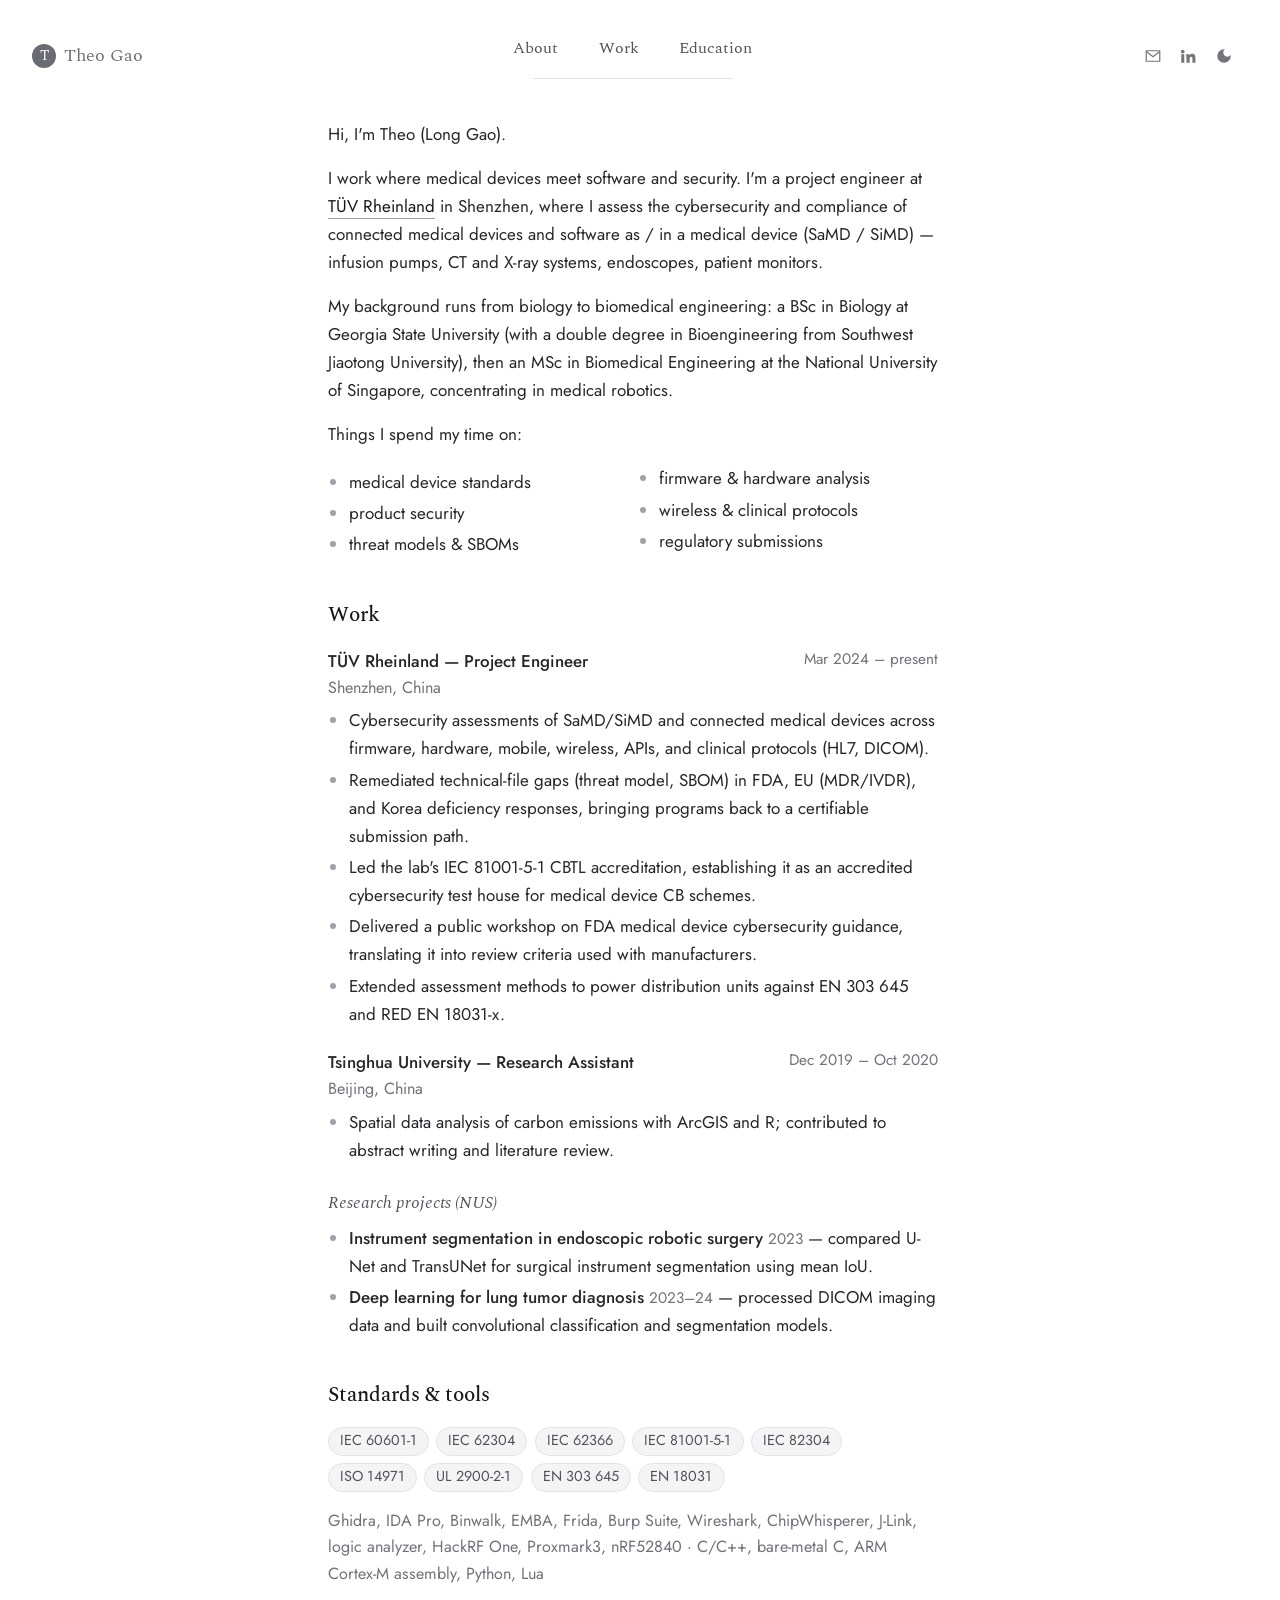
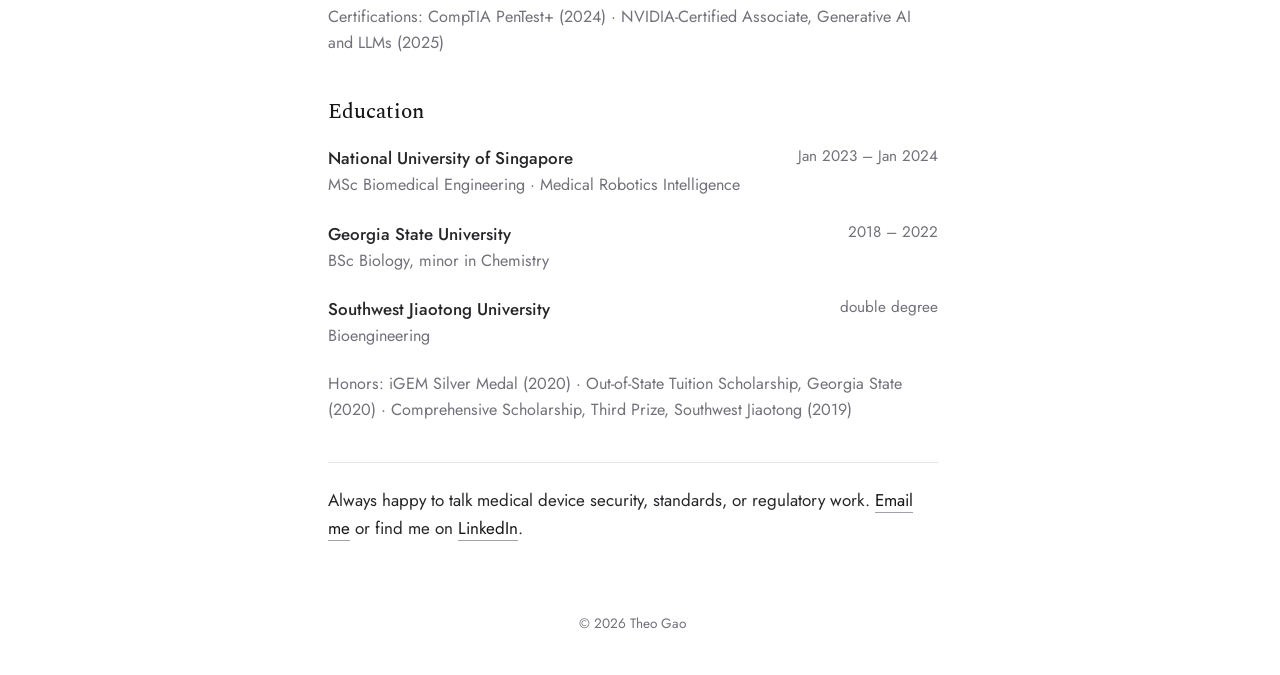
==== index.html @ ed4c6683 "Initial personal site" ====
<!DOCTYPE html>
<html lang="en">
<head>
  <meta charset="UTF-8">
  <meta name="viewport" content="width=device-width, initial-scale=1.0">
  <title>Theo (Long) Gao</title>
  <meta name="description" content="Theo (Long) Gao — medical device cybersecurity and compliance engineer based in Shenzhen.">
  <link rel="icon" href="data:image/svg+xml,<svg xmlns='http://www.w3.org/2000/svg' viewBox='0 0 100 100'><circle cx='50' cy='50' r='46' fill='%2352525b'/><text x='50' y='66' font-size='48' text-anchor='middle' fill='white' font-family='Georgia,serif'>T</text></svg>">
  <link rel="preconnect" href="https://fonts.googleapis.com">
  <link rel="preconnect" href="https://fonts.gstatic.com" crossorigin>
  <link rel="stylesheet" href="https://fonts.googleapis.com/css2?family=Spectral:ital,wght@0,400;0,500;1,400&family=Jost:wght@400;500&display=swap">
  <link rel="stylesheet" href="style.css">
  <script>
    (function () {
      var t = localStorage.getItem('theme');
      if (t) document.documentElement.setAttribute('data-theme', t);
    })();
  </script>
</head>
<body>
  <header class="top">
    <a href="#about" class="brand"><span class="mark">T</span>Theo Gao</a>
    <nav class="links">
      <a href="#about">About</a>
      <a href="#work">Work</a>
      <a href="#education">Education</a>
    </nav>
    <div class="icons">
      <a href="mailto:lgao0703@gmail.com" aria-label="Email" title="Email">
        <svg viewBox="0 0 24 24" aria-hidden="true"><path d="M3 5h18v14H3z" fill="none" stroke="currentColor" stroke-width="1.6"/><path d="M3 6l9 7 9-7" fill="none" stroke="currentColor" stroke-width="1.6"/></svg>
      </a>
      <a href="https://www.linkedin.com/in/long-g-54a371252/" target="_blank" rel="noopener" aria-label="LinkedIn" title="LinkedIn">
        <svg viewBox="0 0 24 24" aria-hidden="true"><path fill="currentColor" d="M4.98 3.5a2.5 2.5 0 1 1 0 5 2.5 2.5 0 0 1 0-5zM3 9.5h4V21H3zM9.5 9.5h3.8v1.6h.06c.53-1 1.83-2.05 3.77-2.05 4.03 0 4.77 2.65 4.77 6.1V21h-4v-5.1c0-1.22-.02-2.8-1.7-2.8-1.71 0-1.97 1.33-1.97 2.7V21h-4z"/></svg>
      </a>
      <button id="theme" class="theme" aria-label="Toggle dark mode" title="Toggle theme">
        <svg viewBox="0 0 24 24" aria-hidden="true"><path fill="currentColor" d="M12 3a9 9 0 1 0 9 9c0-.46-.04-.92-.1-1.36a5.39 5.39 0 0 1-4.4 2.26 5.4 5.4 0 0 1-3.14-9.8C12.92 3.04 12.46 3 12 3z"/></svg>
      </button>
    </div>
  </header>

  <main class="page">
    <section id="about">
      <p>Hi, I'm Theo (Long Gao).</p>
      <p>I work where medical devices meet software and security. I'm a project engineer at <a href="https://www.tuv.com/" target="_blank" rel="noopener">TÜV Rheinland</a> in Shenzhen, where I assess the cybersecurity and compliance of connected medical devices and software as / in a medical device (SaMD / SiMD) — infusion pumps, CT and X-ray systems, endoscopes, patient monitors.</p>
      <p>My background runs from biology to biomedical engineering: a BSc in Biology at Georgia State University (with a double degree in Bioengineering from Southwest Jiaotong University), then an MSc in Biomedical Engineering at the National University of Singapore, concentrating in medical robotics.</p>
      <p>Things I spend my time on:</p>
      <ul class="two-col">
        <li>medical device standards</li>
        <li>product security</li>
        <li>threat models &amp; SBOMs</li>
        <li>firmware &amp; hardware analysis</li>
        <li>wireless &amp; clinical protocols</li>
        <li>regulatory submissions</li>
      </ul>
    </section>

    <section id="work">
      <h2>Work</h2>
      <div class="entry">
        <div class="row"><span class="what">TÜV Rheinland — Project Engineer</span><span class="when">Mar 2024 – present</span></div>
        <div class="where">Shenzhen, China</div>
        <ul>
          <li>Cybersecurity assessments of SaMD/SiMD and connected medical devices across firmware, hardware, mobile, wireless, APIs, and clinical protocols (HL7, DICOM).</li>
          <li>Remediated technical-file gaps (threat model, SBOM) in FDA, EU (MDR/IVDR), and Korea deficiency responses, bringing programs back to a certifiable submission path.</li>
          <li>Led the lab's IEC 81001-5-1 CBTL accreditation, establishing it as an accredited cybersecurity test house for medical device CB schemes.</li>
          <li>Delivered a public workshop on FDA medical device cybersecurity guidance, translating it into review criteria used with manufacturers.</li>
          <li>Extended assessment methods to power distribution units against EN 303 645 and RED EN 18031-x.</li>
        </ul>
      </div>
      <div class="entry">
        <div class="row"><span class="what">Tsinghua University — Research Assistant</span><span class="when">Dec 2019 – Oct 2020</span></div>
        <div class="where">Beijing, China</div>
        <ul>
          <li>Spatial data analysis of carbon emissions with ArcGIS and R; contributed to abstract writing and literature review.</li>
        </ul>
      </div>

      <h3>Research projects (NUS)</h3>
      <ul>
        <li><span class="what">Instrument segmentation in endoscopic robotic surgery</span> <span class="when-inline">2023</span> — compared U-Net and TransUNet for surgical instrument segmentation using mean IoU.</li>
        <li><span class="what">Deep learning for lung tumor diagnosis</span> <span class="when-inline">2023–24</span> — processed DICOM imaging data and built convolutional classification and segmentation models.</li>
      </ul>
    </section>

    <section id="standards">
      <h2>Standards &amp; tools</h2>
      <p class="tags"><span>IEC 60601-1</span><span>IEC 62304</span><span>IEC 62366</span><span>IEC 81001-5-1</span><span>IEC 82304</span><span>ISO 14971</span><span>UL 2900-2-1</span><span>EN 303 645</span><span>EN 18031</span></p>
      <p class="muted">Ghidra, IDA Pro, Binwalk, EMBA, Frida, Burp Suite, Wireshark, ChipWhisperer, J-Link, logic analyzer, HackRF One, Proxmark3, nRF52840 · C/C++, bare-metal C, ARM Cortex-M assembly, Python, Lua</p>
      <p class="muted">Certifications: CompTIA PenTest+ (2024) · NVIDIA-Certified Associate, Generative AI and LLMs (2025)</p>
    </section>

    <section id="education">
      <h2>Education</h2>
      <div class="entry">
        <div class="row"><span class="what">National University of Singapore</span><span class="when">Jan 2023 – Jan 2024</span></div>
        <div class="where">MSc Biomedical Engineering · Medical Robotics Intelligence</div>
      </div>
      <div class="entry">
        <div class="row"><span class="what">Georgia State University</span><span class="when">2018 – 2022</span></div>
        <div class="where">BSc Biology, minor in Chemistry</div>
      </div>
      <div class="entry">
        <div class="row"><span class="what">Southwest Jiaotong University</span><span class="when">double degree</span></div>
        <div class="where">Bioengineering</div>
      </div>
      <p class="muted">Honors: iGEM Silver Medal (2020) · Out-of-State Tuition Scholarship, Georgia State (2020) · Comprehensive Scholarship, Third Prize, Southwest Jiaotong (2019)</p>
    </section>

    <section id="contact">
      <p>Always happy to talk medical device security, standards, or regulatory work. <a href="mailto:lgao0703@gmail.com">Email me</a> or find me on <a href="https://www.linkedin.com/in/long-g-54a371252/" target="_blank" rel="noopener">LinkedIn</a>.</p>
    </section>
  </main>

  <footer class="foot">© <span id="yr">2026</span> Theo Gao</footer>

  <script>
    document.getElementById('yr').textContent = new Date().getFullYear();
    document.getElementById('theme').addEventListener('click', function () {
      var root = document.documentElement;
      var cur = root.getAttribute('data-theme') ||
        (window.matchMedia('(prefers-color-scheme: dark)').matches ? 'dark' : 'light');
      var next = cur === 'dark' ? 'light' : 'dark';
      root.setAttribute('data-theme', next);
      localStorage.setItem('theme', next);
    });
  </script>
</body>
</html>
---- style.css ----
:root {
  --bg: #ffffff;
  --text: #27272a;
  --soft: #52525b;
  --muted: #71717a;
  --rule: #e4e4e7;
  --link: #18181b;
  --underline: #a1a1aa;
  --chip: #f4f4f5;
  --bullet: #a1a1aa;
}
@media (prefers-color-scheme: dark) {
  :root:not([data-theme="light"]) {
    --bg: #121212; --text: #e0e0e0; --soft: #c4c4c4; --muted: #9a9a9a;
    --rule: #333436; --link: #f0f0f0; --underline: #6b6b6b; --chip: #1e1e1e; --bullet: #5a5a5a;
  }
}
:root[data-theme="dark"] {
  --bg: #121212; --text: #e0e0e0; --soft: #c4c4c4; --muted: #9a9a9a;
  --rule: #333436; --link: #f0f0f0; --underline: #6b6b6b; --chip: #1e1e1e; --bullet: #5a5a5a;
}

* { box-sizing: border-box; }
html { scrollbar-gutter: stable; scroll-behavior: smooth; }
body {
  margin: 0;
  background: var(--bg);
  color: var(--text);
  font-family: 'Jost', system-ui, -apple-system, sans-serif;
  font-size: 17px;
  line-height: 1.65;
  -webkit-font-smoothing: antialiased;
  transition: background .2s ease, color .2s ease;
}

/* header */
.top {
  position: relative;
  display: flex;
  align-items: center;
  justify-content: center;
  padding: 2rem 2rem 0;
  height: 80px;
}
.brand, .links a {
  font-family: 'Spectral', Georgia, serif;
  color: var(--soft);
  text-decoration: none;
}
.brand {
  position: absolute; left: 2rem;
  display: flex; align-items: center; gap: .5rem;
  font-size: 18px; opacity: .85;
}
.brand:hover { opacity: 1; }
.mark {
  width: 24px; height: 24px; border-radius: 50%;
  background: var(--soft); color: var(--bg);
  display: inline-flex; align-items: center; justify-content: center;
  font-size: 14px;
}
.links { text-align: center; }
.links::after {
  content: ''; display: block; width: 200px; height: 1px;
  background: var(--rule); margin: 1rem auto 0;
}
.links a { margin: 0 1.1rem; font-size: 16px; position: relative; }
.links a::after {
  content: ''; position: absolute; left: 0; right: 0; bottom: -3px; height: 1px;
  background: currentColor; transform: scaleX(0); transition: transform .28s cubic-bezier(.22,1,.36,1);
}
.links a:hover { color: var(--link); }
.links a:hover::after { transform: scaleX(1); }
.icons {
  position: absolute; right: 2rem;
  display: flex; gap: 1.1rem; align-items: center;
}
.icons a, .theme {
  color: var(--soft); opacity: .8; display: inline-flex;
  background: none; border: 0; padding: 0; cursor: pointer;
}
.icons a:hover, .theme:hover { opacity: 1; }
.icons svg { width: 18px; height: 18px; }

/* content */
.page {
  max-width: 650px;
  margin: 0 auto;
  padding: 2.5rem 20px 1rem;
}
section { margin-bottom: 2.4rem; }
h2 {
  font-family: 'Spectral', Georgia, serif;
  font-weight: 500;
  font-size: 1.3rem;
  margin: 0 0 .9rem;
  color: var(--link);
}
h3 {
  font-family: 'Spectral', Georgia, serif;
  font-weight: 400; font-style: italic;
  font-size: 1.05rem; margin: 1.6rem 0 .4rem; color: var(--soft);
}
p { margin: 0 0 1rem; }
a { color: var(--link); text-decoration: none; border-bottom: 1px solid var(--underline); }
a:hover { border-bottom-color: var(--link); }
.top a, .icons a { border-bottom: 0; }

ul { padding-left: 1.25em; margin: 0 0 1rem; }
li { margin: .2rem 0; }
li::marker { color: var(--bullet); }
.two-col { column-count: 2; column-gap: 2rem; }
.two-col li { break-inside: avoid; }

.entry { margin-bottom: 1.3rem; }
.row { display: flex; justify-content: space-between; gap: 1rem; flex-wrap: wrap; }
.what { font-weight: 500; }
.when, .when-inline { color: var(--muted); font-size: .9em; white-space: nowrap; }
.where { color: var(--muted); font-size: .95em; margin-bottom: .3rem; }
.muted { color: var(--muted); font-size: .95em; }

.tags { display: flex; flex-wrap: wrap; gap: .45rem; }
.tags span {
  background: var(--chip); border: 1px solid var(--rule);
  border-radius: 999px; padding: .1rem .7rem; font-size: .85em; color: var(--soft);
}

#contact { border-top: 1px solid var(--rule); padding-top: 1.4rem; }
.foot { text-align: center; color: var(--muted); font-size: .85rem; padding: 1rem 0 2.5rem; }

/* mobile */
@media (max-width: 768px) {
  body { font-size: 15.5px; line-height: 1.6; }
  .top { flex-direction: column; height: auto; padding: 1.2rem 1rem 0; gap: .8rem; }
  .brand, .icons { position: static; }
  .top { display: grid; grid-template-columns: 1fr auto; }
  .links { grid-column: 1 / -1; grid-row: 2; }
  .links a { margin: 0 .7rem; font-size: 15px; }
  .links::after { width: 120px; margin-top: .8rem; }
  .page { padding-top: 1.6rem; }
  .two-col { column-count: 1; }
}
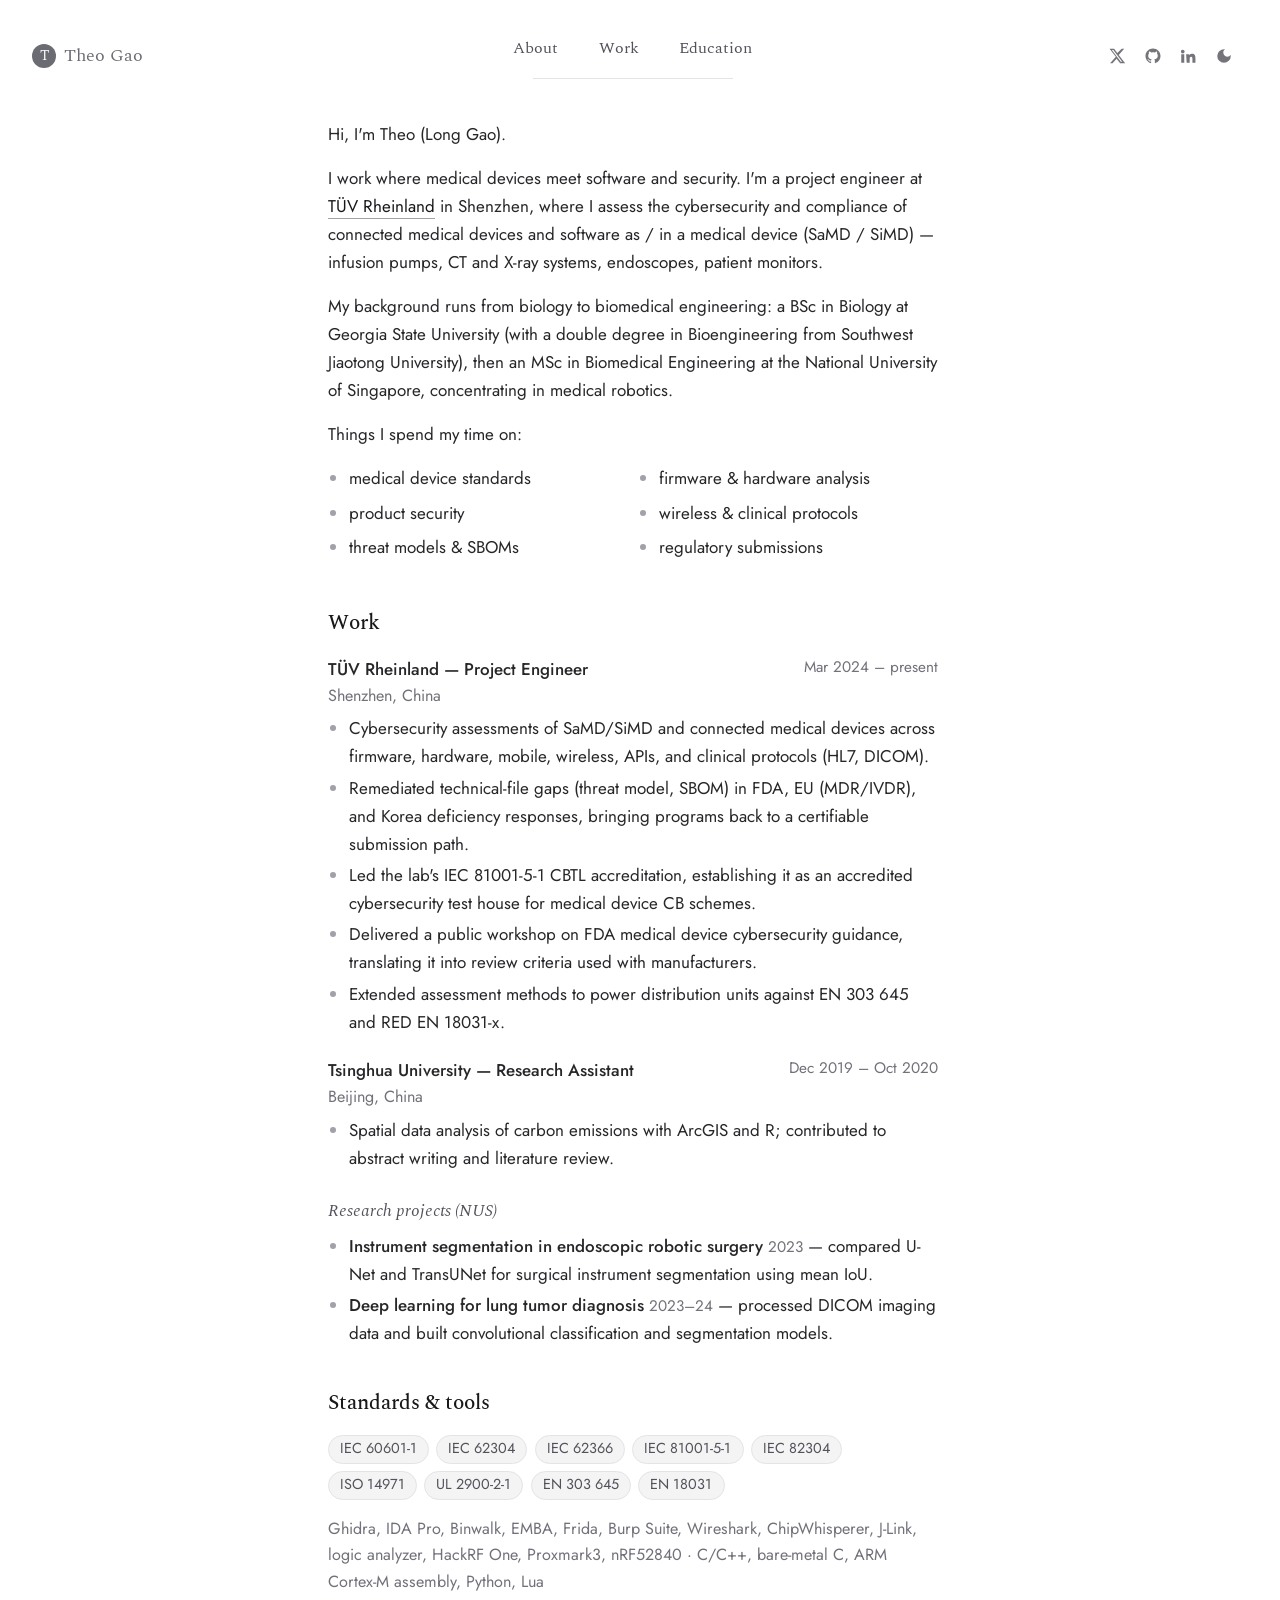
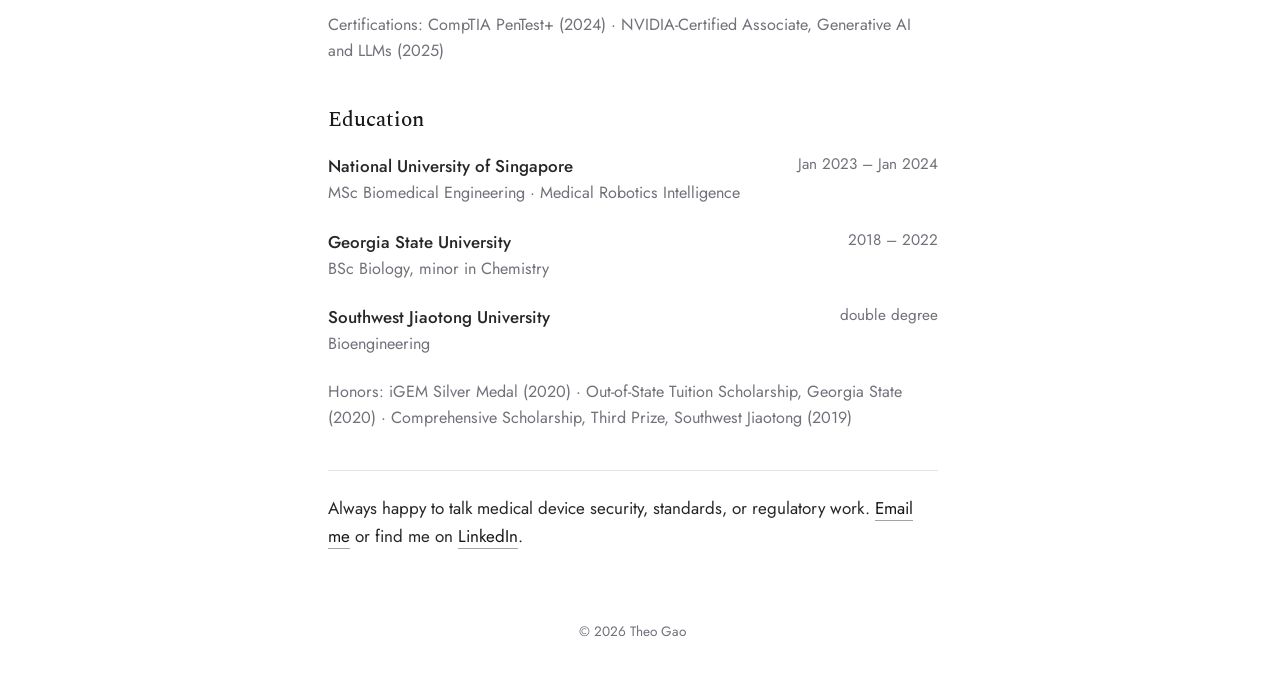
==== commit 5c74486f: "Add X and GitHub header links, drop mail icon" ====
--- a/index.html
+++ b/index.html
@@ -26,8 +26,11 @@
       <a href="#education">Education</a>
     </nav>
     <div class="icons">
-      <a href="mailto:lgao0703@gmail.com" aria-label="Email" title="Email">
-        <svg viewBox="0 0 24 24" aria-hidden="true"><path d="M3 5h18v14H3z" fill="none" stroke="currentColor" stroke-width="1.6"/><path d="M3 6l9 7 9-7" fill="none" stroke="currentColor" stroke-width="1.6"/></svg>
+      <a href="https://x.com/cappuccinotada" target="_blank" rel="noopener" aria-label="X" title="X">
+        <svg viewBox="0 0 24 24" aria-hidden="true"><path fill="currentColor" d="M18.244 2.25h3.308l-7.227 8.26 8.502 11.24H16.17l-4.714-6.231-5.401 6.231H2.74l7.727-8.835L2.004 2.25H8.17l4.26 5.688 5.814-5.688zm-1.161 17.52h1.833L7.084 4.126H5.117z"/></svg>
+      </a>
+      <a href="https://github.com/lgao0703" target="_blank" rel="noopener" aria-label="GitHub" title="GitHub">
+        <svg viewBox="0 0 24 24" aria-hidden="true"><path fill="currentColor" d="M12 2C6.477 2 2 6.477 2 12c0 4.42 2.865 8.166 6.839 9.489.5.092.682-.217.682-.482 0-.237-.009-.866-.013-1.7-2.782.604-3.369-1.341-3.369-1.341-.454-1.155-1.11-1.463-1.11-1.463-.908-.62.069-.608.069-.608 1.003.07 1.531 1.03 1.531 1.03.892 1.529 2.341 1.087 2.91.831.092-.647.35-1.088.636-1.338-2.22-.253-4.555-1.11-4.555-4.943 0-1.091.39-1.984 1.029-2.683-.103-.253-.446-1.27.098-2.647 0 0 .84-.269 2.75 1.025A9.578 9.578 0 0 1 12 6.836c.85.004 1.705.115 2.504.337 1.909-1.294 2.747-1.025 2.747-1.025.546 1.377.203 2.394.1 2.647.64.699 1.028 1.592 1.028 2.683 0 3.842-2.339 4.687-4.566 4.935.359.309.678.92.678 1.855 0 1.338-.012 2.419-.012 2.747 0 .268.18.58.688.482A10.019 10.019 0 0 0 22 12c0-5.523-4.477-10-10-10z"/></svg>
       </a>
       <a href="https://www.linkedin.com/in/long-g-54a371252/" target="_blank" rel="noopener" aria-label="LinkedIn" title="LinkedIn">
         <svg viewBox="0 0 24 24" aria-hidden="true"><path fill="currentColor" d="M4.98 3.5a2.5 2.5 0 1 1 0 5 2.5 2.5 0 0 1 0-5zM3 9.5h4V21H3zM9.5 9.5h3.8v1.6h.06c.53-1 1.83-2.05 3.77-2.05 4.03 0 4.77 2.65 4.77 6.1V21h-4v-5.1c0-1.22-.02-2.8-1.7-2.8-1.71 0-1.97 1.33-1.97 2.7V21h-4z"/></svg>
--- a/style.css
+++ b/style.css
@@ -110,7 +110,7 @@
 li { margin: .2rem 0; }
 li::marker { color: var(--bullet); }
 .two-col { column-count: 2; column-gap: 2rem; }
-.two-col li { break-inside: avoid; }
+.two-col li { break-inside: avoid; margin: 0 0 .4rem; }
 
 .entry { margin-bottom: 1.3rem; }
 .row { display: flex; justify-content: space-between; gap: 1rem; flex-wrap: wrap; }
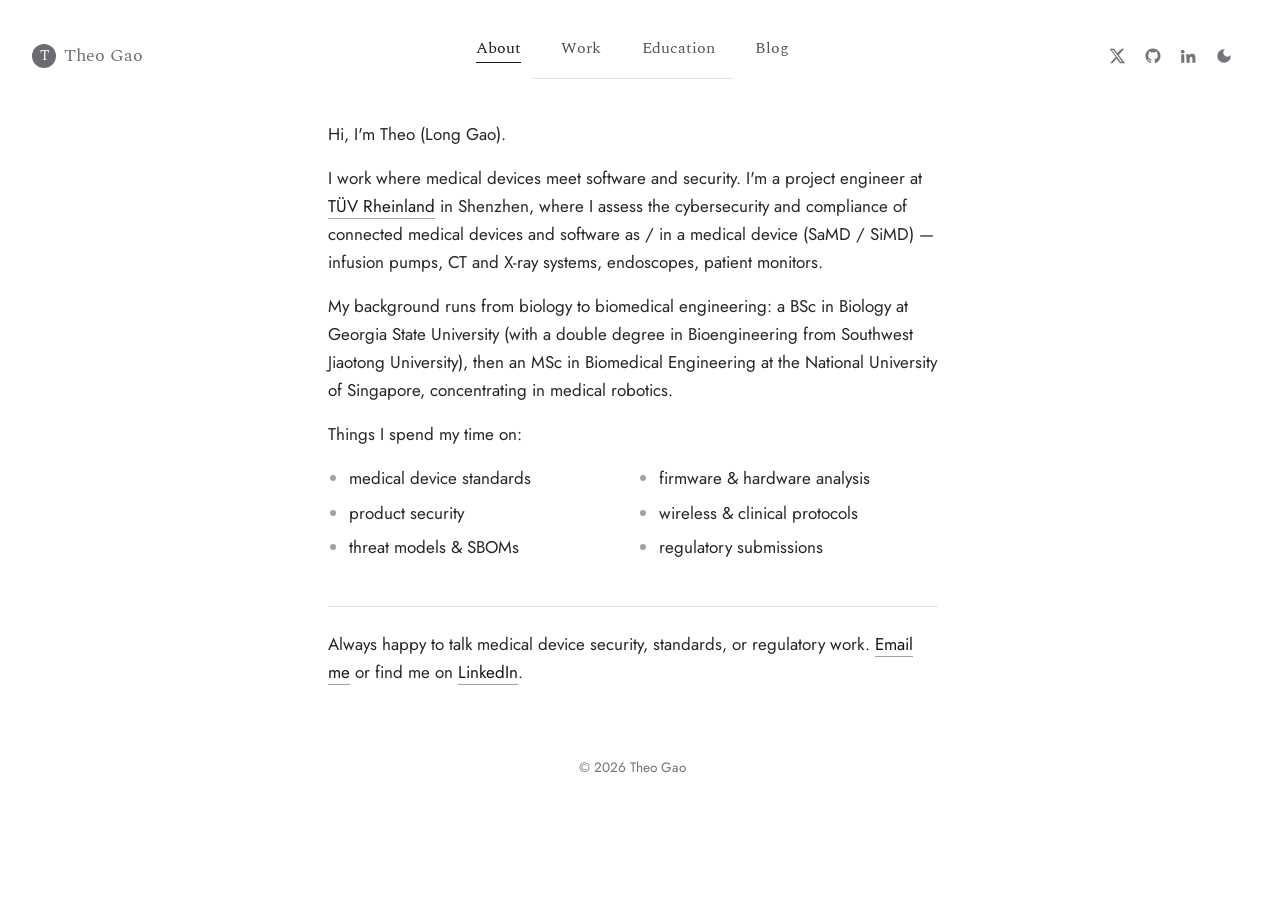
==== commit 0d7a539f: "Split About, Work, Education, and Blog into separate pages" ====
--- a/index.html
+++ b/index.html
@@ -19,11 +19,12 @@
 </head>
 <body>
   <header class="top">
-    <a href="#about" class="brand"><span class="mark">T</span>Theo Gao</a>
+    <a href="/" class="brand"><span class="mark">T</span>Theo Gao</a>
     <nav class="links">
-      <a href="#about">About</a>
-      <a href="#work">Work</a>
-      <a href="#education">Education</a>
+            <a href="/" aria-current="page">About</a>
+      <a href="/work">Work</a>
+      <a href="/education">Education</a>
+      <a href="/blog">Blog</a>
     </nav>
     <div class="icons">
       <a href="https://x.com/cappuccinotada" target="_blank" rel="noopener" aria-label="X" title="X">
@@ -57,65 +58,12 @@
       </ul>
     </section>
 
-    <section id="work">
-      <h2>Work</h2>
-      <div class="entry">
-        <div class="row"><span class="what">TÜV Rheinland — Project Engineer</span><span class="when">Mar 2024 – present</span></div>
-        <div class="where">Shenzhen, China</div>
-        <ul>
-          <li>Cybersecurity assessments of SaMD/SiMD and connected medical devices across firmware, hardware, mobile, wireless, APIs, and clinical protocols (HL7, DICOM).</li>
-          <li>Remediated technical-file gaps (threat model, SBOM) in FDA, EU (MDR/IVDR), and Korea deficiency responses, bringing programs back to a certifiable submission path.</li>
-          <li>Led the lab's IEC 81001-5-1 CBTL accreditation, establishing it as an accredited cybersecurity test house for medical device CB schemes.</li>
-          <li>Delivered a public workshop on FDA medical device cybersecurity guidance, translating it into review criteria used with manufacturers.</li>
-          <li>Extended assessment methods to power distribution units against EN 303 645 and RED EN 18031-x.</li>
-        </ul>
-      </div>
-      <div class="entry">
-        <div class="row"><span class="what">Tsinghua University — Research Assistant</span><span class="when">Dec 2019 – Oct 2020</span></div>
-        <div class="where">Beijing, China</div>
-        <ul>
-          <li>Spatial data analysis of carbon emissions with ArcGIS and R; contributed to abstract writing and literature review.</li>
-        </ul>
-      </div>
-
-      <h3>Research projects (NUS)</h3>
-      <ul>
-        <li><span class="what">Instrument segmentation in endoscopic robotic surgery</span> <span class="when-inline">2023</span> — compared U-Net and TransUNet for surgical instrument segmentation using mean IoU.</li>
-        <li><span class="what">Deep learning for lung tumor diagnosis</span> <span class="when-inline">2023–24</span> — processed DICOM imaging data and built convolutional classification and segmentation models.</li>
-      </ul>
-    </section>
-
-    <section id="standards">
-      <h2>Standards &amp; tools</h2>
-      <p class="tags"><span>IEC 60601-1</span><span>IEC 62304</span><span>IEC 62366</span><span>IEC 81001-5-1</span><span>IEC 82304</span><span>ISO 14971</span><span>UL 2900-2-1</span><span>EN 303 645</span><span>EN 18031</span></p>
-      <p class="muted">Ghidra, IDA Pro, Binwalk, EMBA, Frida, Burp Suite, Wireshark, ChipWhisperer, J-Link, logic analyzer, HackRF One, Proxmark3, nRF52840 · C/C++, bare-metal C, ARM Cortex-M assembly, Python, Lua</p>
-      <p class="muted">Certifications: CompTIA PenTest+ (2024) · NVIDIA-Certified Associate, Generative AI and LLMs (2025)</p>
-    </section>
-
-    <section id="education">
-      <h2>Education</h2>
-      <div class="entry">
-        <div class="row"><span class="what">National University of Singapore</span><span class="when">Jan 2023 – Jan 2024</span></div>
-        <div class="where">MSc Biomedical Engineering · Medical Robotics Intelligence</div>
-      </div>
-      <div class="entry">
-        <div class="row"><span class="what">Georgia State University</span><span class="when">2018 – 2022</span></div>
-        <div class="where">BSc Biology, minor in Chemistry</div>
-      </div>
-      <div class="entry">
-        <div class="row"><span class="what">Southwest Jiaotong University</span><span class="when">double degree</span></div>
-        <div class="where">Bioengineering</div>
-      </div>
-      <p class="muted">Honors: iGEM Silver Medal (2020) · Out-of-State Tuition Scholarship, Georgia State (2020) · Comprehensive Scholarship, Third Prize, Southwest Jiaotong (2019)</p>
-    </section>
-
     <section id="contact">
       <p>Always happy to talk medical device security, standards, or regulatory work. <a href="mailto:lgao0703@gmail.com">Email me</a> or find me on <a href="https://www.linkedin.com/in/long-g-54a371252/" target="_blank" rel="noopener">LinkedIn</a>.</p>
     </section>
   </main>
 
   <footer class="foot">© <span id="yr">2026</span> Theo Gao</footer>
-
   <script>
     document.getElementById('yr').textContent = new Date().getFullYear();
     document.getElementById('theme').addEventListener('click', function () {
--- a/style.css
+++ b/style.css
@@ -69,8 +69,8 @@
   content: ''; position: absolute; left: 0; right: 0; bottom: -3px; height: 1px;
   background: currentColor; transform: scaleX(0); transition: transform .28s cubic-bezier(.22,1,.36,1);
 }
-.links a:hover { color: var(--link); }
-.links a:hover::after { transform: scaleX(1); }
+.links a:hover, .links a[aria-current="page"] { color: var(--link); }
+.links a:hover::after, .links a[aria-current="page"]::after { transform: scaleX(1); }
 .icons {
   position: absolute; right: 2rem;
   display: flex; gap: 1.1rem; align-items: center;
@@ -89,13 +89,14 @@
   padding: 2.5rem 20px 1rem;
 }
 section { margin-bottom: 2.4rem; }
-h2 {
+h1, h2 {
   font-family: 'Spectral', Georgia, serif;
   font-weight: 500;
   font-size: 1.3rem;
   margin: 0 0 .9rem;
   color: var(--link);
 }
+h2 { font-size: 1.15rem; margin-top: 1.8rem; }
 h3 {
   font-family: 'Spectral', Georgia, serif;
   font-weight: 400; font-style: italic;
@@ -135,7 +136,7 @@
   .brand, .icons { position: static; }
   .top { display: grid; grid-template-columns: 1fr auto; }
   .links { grid-column: 1 / -1; grid-row: 2; }
-  .links a { margin: 0 .7rem; font-size: 15px; }
+  .links a { margin: 0 .45rem; font-size: 14.5px; }
   .links::after { width: 120px; margin-top: .8rem; }
   .page { padding-top: 1.6rem; }
   .two-col { column-count: 1; }
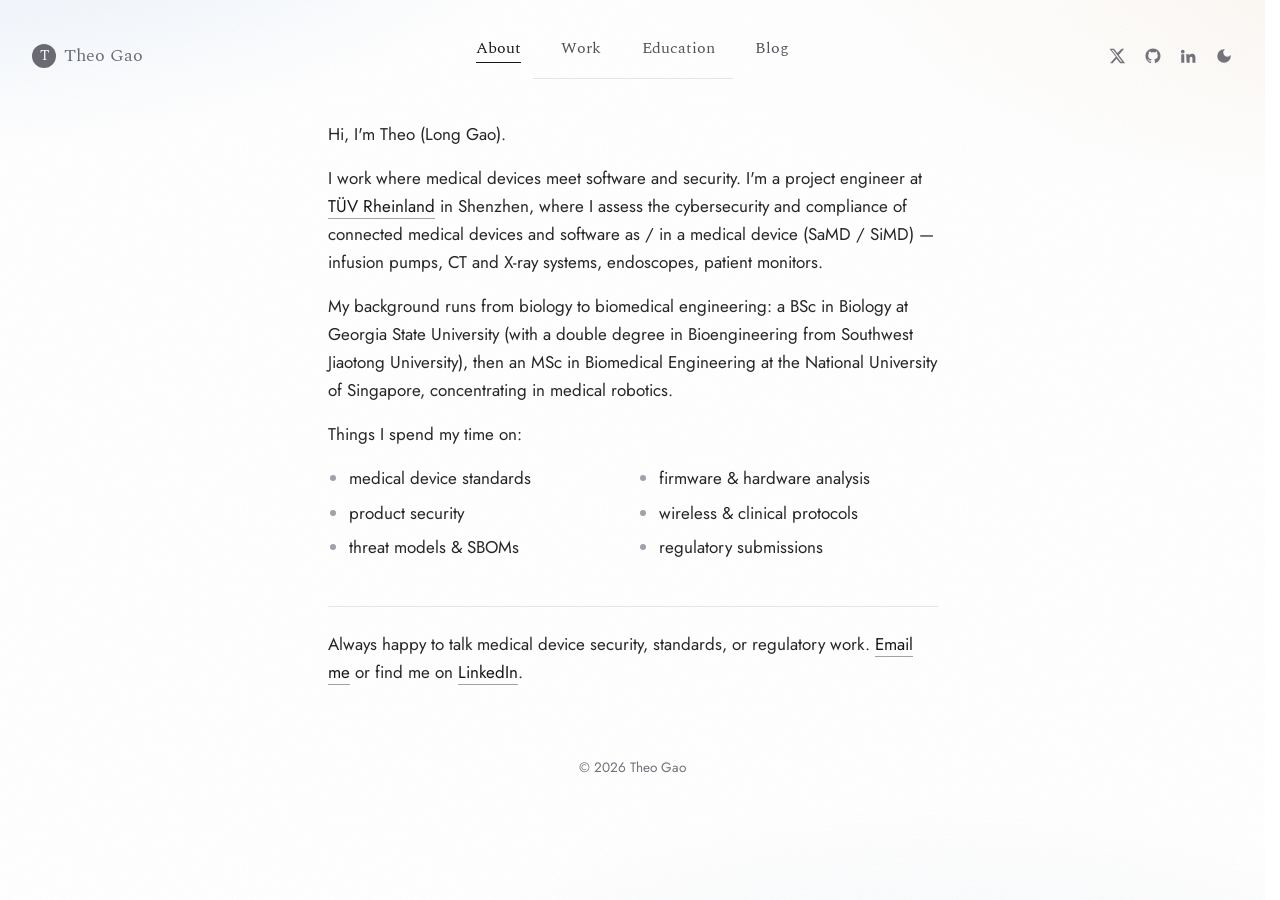
==== commit e7afdc2a: "Add soft aurora background, grain, and cursor glow" ====
--- a/index.html
+++ b/index.html
@@ -75,5 +75,6 @@
       localStorage.setItem('theme', next);
     });
   </script>
+  <script src="/effects.js" defer></script>
 </body>
 </html>
--- a/style.css
+++ b/style.css
@@ -8,16 +8,28 @@
   --underline: #a1a1aa;
   --chip: #f4f4f5;
   --bullet: #a1a1aa;
+  --glow-a: rgba(170, 196, 230, 0.42);
+  --glow-b: rgba(232, 210, 186, 0.32);
+  --glow-c: rgba(186, 200, 216, 0.22);
+  --spot: rgba(255, 255, 255, 0.35);
 }
 @media (prefers-color-scheme: dark) {
   :root:not([data-theme="light"]) {
     --bg: #121212; --text: #e0e0e0; --soft: #c4c4c4; --muted: #9a9a9a;
     --rule: #333436; --link: #f0f0f0; --underline: #6b6b6b; --chip: #1e1e1e; --bullet: #5a5a5a;
+    --glow-a: rgba(80, 120, 190, 0.28);
+    --glow-b: rgba(40, 150, 140, 0.18);
+    --glow-c: rgba(120, 90, 170, 0.16);
+    --spot: rgba(140, 180, 255, 0.14);
   }
 }
 :root[data-theme="dark"] {
   --bg: #121212; --text: #e0e0e0; --soft: #c4c4c4; --muted: #9a9a9a;
   --rule: #333436; --link: #f0f0f0; --underline: #6b6b6b; --chip: #1e1e1e; --bullet: #5a5a5a;
+  --glow-a: rgba(80, 120, 190, 0.28);
+  --glow-b: rgba(40, 150, 140, 0.18);
+  --glow-c: rgba(120, 90, 170, 0.16);
+  --spot: rgba(140, 180, 255, 0.14);
 }
 
 * { box-sizing: border-box; }
@@ -31,6 +43,50 @@
   line-height: 1.65;
   -webkit-font-smoothing: antialiased;
   transition: background .2s ease, color .2s ease;
+}
+
+header, main, footer { position: relative; z-index: 1; }
+
+body::before,
+body::after {
+  content: "";
+  position: fixed;
+  pointer-events: none;
+}
+body::before {
+  inset: -25%;
+  z-index: 0;
+  background:
+    radial-gradient(600px 420px at var(--spot-x, 70%) var(--spot-y, 10%), var(--spot), transparent 65%),
+    radial-gradient(ellipse 55% 40% at 12% 0%, var(--glow-a), transparent 70%),
+    radial-gradient(ellipse 50% 35% at 92% 8%, var(--glow-b), transparent 70%),
+    radial-gradient(ellipse 45% 32% at 65% 100%, var(--glow-c), transparent 75%);
+  animation: aurora 28s ease-in-out infinite alternate;
+}
+body::after {
+  inset: 0;
+  z-index: 0;
+  opacity: .045;
+  background-image: url("data:image/svg+xml,%3Csvg xmlns='http://www.w3.org/2000/svg' width='180' height='180'%3E%3Cfilter id='n'%3E%3CfeTurbulence type='fractalNoise' baseFrequency='.8' numOctaves='4' stitchTiles='stitch'/%3E%3C/filter%3E%3Crect width='100%25' height='100%25' filter='url(%23n)'/%3E%3C/svg%3E");
+  background-size: 180px 180px;
+  mix-blend-mode: multiply;
+}
+@media (prefers-color-scheme: dark) {
+  :root:not([data-theme="light"]) body::after {
+    opacity: .07;
+    mix-blend-mode: overlay;
+  }
+}
+:root[data-theme="dark"] body::after {
+  opacity: .07;
+  mix-blend-mode: overlay;
+}
+@keyframes aurora {
+  from { transform: translate3d(-2%, -1%, 0) rotate(0deg) scale(1); }
+  to { transform: translate3d(3%, 2%, 0) rotate(8deg) scale(1.08); }
+}
+@media (prefers-reduced-motion: reduce) {
+  body::before { animation: none; }
 }
 
 /* header */
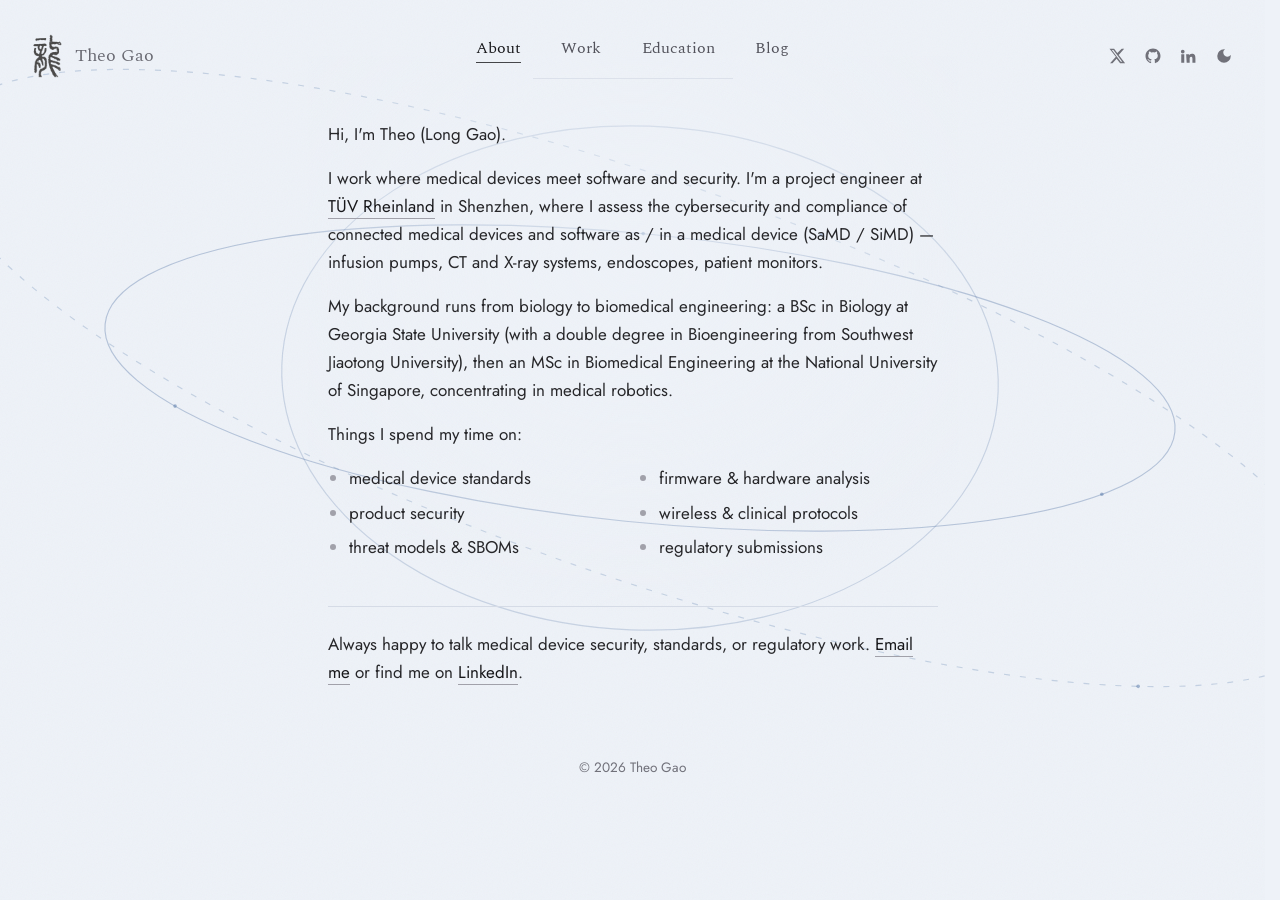
==== commit 31a23c2c: "Replace circled T with 高龙 calligraphy mark Use Long's brush 高龙 as the header mark and favicon, with " ====
--- a/index.html
+++ b/index.html
@@ -5,7 +5,8 @@
   <meta name="viewport" content="width=device-width, initial-scale=1.0">
   <title>Theo (Long) Gao</title>
   <meta name="description" content="Theo (Long) Gao — medical device cybersecurity and compliance engineer based in Shenzhen.">
-  <link rel="icon" href="data:image/svg+xml,<svg xmlns='http://www.w3.org/2000/svg' viewBox='0 0 100 100'><circle cx='50' cy='50' r='46' fill='%2352525b'/><text x='50' y='66' font-size='48' text-anchor='middle' fill='white' font-family='Georgia,serif'>T</text></svg>">
+  <link rel="icon" href="/assets/favicon.png" type="image/png">
+  <link rel="apple-touch-icon" href="/assets/apple-touch-icon.png">
   <link rel="preconnect" href="https://fonts.googleapis.com">
   <link rel="preconnect" href="https://fonts.gstatic.com" crossorigin>
   <link rel="stylesheet" href="https://fonts.googleapis.com/css2?family=Spectral:ital,wght@0,400;0,500;1,400&family=Jost:wght@400;500&display=swap">
@@ -19,7 +20,11 @@
 </head>
 <body>
   <header class="top">
-    <a href="/" class="brand"><span class="mark">T</span>Theo Gao</a>
+    <a href="/" class="brand">
+      <img class="seal seal-light" src="/assets/mark-light.png" width="31" height="44" alt="">
+      <img class="seal seal-dark" src="/assets/mark-dark.png" width="31" height="44" alt="">
+      Theo Gao
+    </a>
     <nav class="links">
             <a href="/" aria-current="page">About</a>
       <a href="/work">Work</a>
--- a/style.css
+++ b/style.css
@@ -1,35 +1,26 @@
 :root {
-  --bg: #ffffff;
+  --bg: #eef2f8;
   --text: #27272a;
   --soft: #52525b;
   --muted: #71717a;
-  --rule: #e4e4e7;
+  --rule: #d5dbe6;
   --link: #18181b;
   --underline: #a1a1aa;
-  --chip: #f4f4f5;
+  --chip: #f4f6fa;
   --bullet: #a1a1aa;
-  --glow-a: rgba(170, 196, 230, 0.42);
-  --glow-b: rgba(232, 210, 186, 0.32);
-  --glow-c: rgba(186, 200, 216, 0.22);
-  --spot: rgba(255, 255, 255, 0.35);
+  --page-veil: rgba(238, 242, 248, 0.62);
 }
 @media (prefers-color-scheme: dark) {
   :root:not([data-theme="light"]) {
-    --bg: #121212; --text: #e0e0e0; --soft: #c4c4c4; --muted: #9a9a9a;
-    --rule: #333436; --link: #f0f0f0; --underline: #6b6b6b; --chip: #1e1e1e; --bullet: #5a5a5a;
-    --glow-a: rgba(80, 120, 190, 0.28);
-    --glow-b: rgba(40, 150, 140, 0.18);
-    --glow-c: rgba(120, 90, 170, 0.16);
-    --spot: rgba(140, 180, 255, 0.14);
+    --bg: #07090e; --text: #e0e0e0; --soft: #c4c4c4; --muted: #9a9a9a;
+    --rule: #2a2d36; --link: #f0f0f0; --underline: #6b6b6b; --chip: #14161c; --bullet: #5a5a5a;
+    --page-veil: rgba(7, 9, 14, 0.58);
   }
 }
 :root[data-theme="dark"] {
-  --bg: #121212; --text: #e0e0e0; --soft: #c4c4c4; --muted: #9a9a9a;
-  --rule: #333436; --link: #f0f0f0; --underline: #6b6b6b; --chip: #1e1e1e; --bullet: #5a5a5a;
-  --glow-a: rgba(80, 120, 190, 0.28);
-  --glow-b: rgba(40, 150, 140, 0.18);
-  --glow-c: rgba(120, 90, 170, 0.16);
-  --spot: rgba(140, 180, 255, 0.14);
+  --bg: #07090e; --text: #e0e0e0; --soft: #c4c4c4; --muted: #9a9a9a;
+  --rule: #2a2d36; --link: #f0f0f0; --underline: #6b6b6b; --chip: #14161c; --bullet: #5a5a5a;
+  --page-veil: rgba(7, 9, 14, 0.58);
 }
 
 * { box-sizing: border-box; }
@@ -47,46 +38,34 @@
 
 header, main, footer { position: relative; z-index: 1; }
 
-body::before,
+#fx {
+  position: fixed;
+  inset: 0;
+  z-index: 0;
+  width: 100%;
+  height: 100%;
+  pointer-events: none;
+}
 body::after {
   content: "";
   position: fixed;
-  pointer-events: none;
-}
-body::before {
-  inset: -25%;
-  z-index: 0;
-  background:
-    radial-gradient(600px 420px at var(--spot-x, 70%) var(--spot-y, 10%), var(--spot), transparent 65%),
-    radial-gradient(ellipse 55% 40% at 12% 0%, var(--glow-a), transparent 70%),
-    radial-gradient(ellipse 50% 35% at 92% 8%, var(--glow-b), transparent 70%),
-    radial-gradient(ellipse 45% 32% at 65% 100%, var(--glow-c), transparent 75%);
-  animation: aurora 28s ease-in-out infinite alternate;
-}
-body::after {
   inset: 0;
   z-index: 0;
-  opacity: .045;
+  pointer-events: none;
+  opacity: .04;
   background-image: url("data:image/svg+xml,%3Csvg xmlns='http://www.w3.org/2000/svg' width='180' height='180'%3E%3Cfilter id='n'%3E%3CfeTurbulence type='fractalNoise' baseFrequency='.8' numOctaves='4' stitchTiles='stitch'/%3E%3C/filter%3E%3Crect width='100%25' height='100%25' filter='url(%23n)'/%3E%3C/svg%3E");
   background-size: 180px 180px;
   mix-blend-mode: multiply;
 }
 @media (prefers-color-scheme: dark) {
   :root:not([data-theme="light"]) body::after {
-    opacity: .07;
+    opacity: .05;
     mix-blend-mode: overlay;
   }
 }
 :root[data-theme="dark"] body::after {
-  opacity: .07;
+  opacity: .05;
   mix-blend-mode: overlay;
-}
-@keyframes aurora {
-  from { transform: translate3d(-2%, -1%, 0) rotate(0deg) scale(1); }
-  to { transform: translate3d(3%, 2%, 0) rotate(8deg) scale(1.08); }
-}
-@media (prefers-reduced-motion: reduce) {
-  body::before { animation: none; }
 }
 
 /* header */
@@ -105,16 +84,23 @@
 }
 .brand {
   position: absolute; left: 2rem;
-  display: flex; align-items: center; gap: .5rem;
+  display: flex; align-items: center; gap: .7rem;
   font-size: 18px; opacity: .85;
 }
 .brand:hover { opacity: 1; }
-.mark {
-  width: 24px; height: 24px; border-radius: 50%;
-  background: var(--soft); color: var(--bg);
-  display: inline-flex; align-items: center; justify-content: center;
-  font-size: 14px;
+.seal {
+  height: 44px;
+  width: auto;
+  display: block;
+  flex-shrink: 0;
 }
+.seal-dark { display: none; }
+@media (prefers-color-scheme: dark) {
+  :root:not([data-theme="light"]) .seal-light { display: none; }
+  :root:not([data-theme="light"]) .seal-dark { display: block; }
+}
+:root[data-theme="dark"] .seal-light { display: none; }
+:root[data-theme="dark"] .seal-dark { display: block; }
 .links { text-align: center; }
 .links::after {
   content: ''; display: block; width: 200px; height: 1px;
@@ -143,6 +129,19 @@
   max-width: 650px;
   margin: 0 auto;
   padding: 2.5rem 20px 1rem;
+  position: relative;
+}
+.page::before {
+  content: "";
+  position: absolute;
+  left: 50%;
+  transform: translateX(-50%);
+  width: min(100%, 720px);
+  top: -1.5rem;
+  bottom: -0.5rem;
+  background: radial-gradient(ellipse 90% 70% at 50% 30%, var(--page-veil), transparent 72%);
+  pointer-events: none;
+  z-index: -1;
 }
 section { margin-bottom: 2.4rem; }
 h1, h2 {
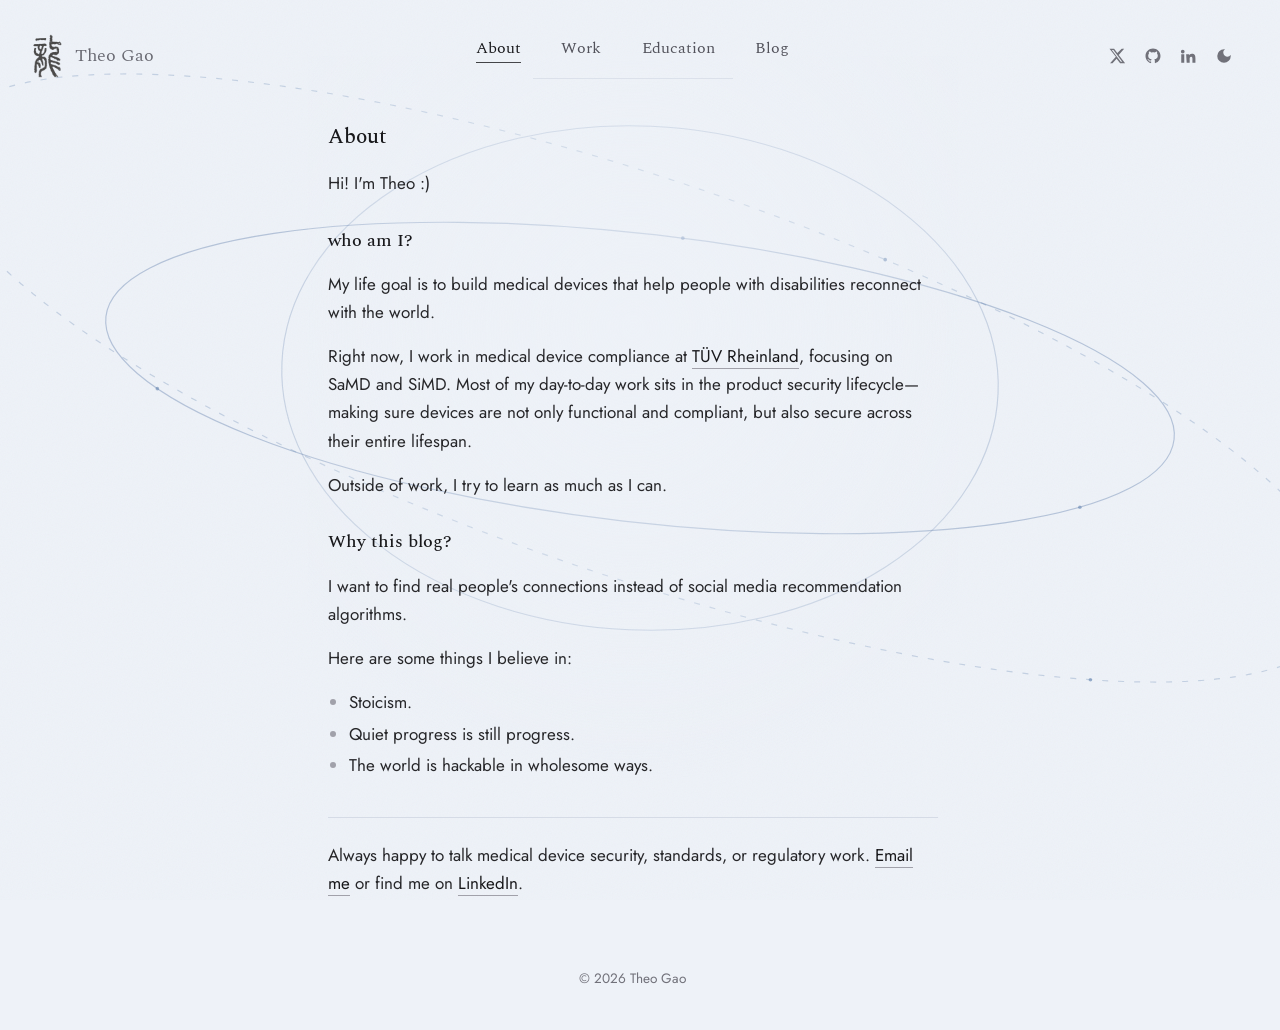
==== commit 1c7c59df: "Rewrite the About page in Theo's own words Open with a short greeting, then who he is, why the blog " ====
--- a/index.html
+++ b/index.html
@@ -4,7 +4,7 @@
   <meta charset="UTF-8">
   <meta name="viewport" content="width=device-width, initial-scale=1.0">
   <title>Theo (Long) Gao</title>
-  <meta name="description" content="Theo (Long) Gao — medical device cybersecurity and compliance engineer based in Shenzhen.">
+  <meta name="description" content="Theo (Long) Gao — medical device compliance and product security at TÜV Rheinland. Building devices that help people with disabilities reconnect with the world.">
   <link rel="icon" href="/assets/favicon.png" type="image/png">
   <link rel="apple-touch-icon" href="/assets/apple-touch-icon.png">
   <link rel="preconnect" href="https://fonts.googleapis.com">
@@ -49,17 +49,22 @@
 
   <main class="page">
     <section id="about">
-      <p>Hi, I'm Theo (Long Gao).</p>
-      <p>I work where medical devices meet software and security. I'm a project engineer at <a href="https://www.tuv.com/" target="_blank" rel="noopener">TÜV Rheinland</a> in Shenzhen, where I assess the cybersecurity and compliance of connected medical devices and software as / in a medical device (SaMD / SiMD) — infusion pumps, CT and X-ray systems, endoscopes, patient monitors.</p>
-      <p>My background runs from biology to biomedical engineering: a BSc in Biology at Georgia State University (with a double degree in Bioengineering from Southwest Jiaotong University), then an MSc in Biomedical Engineering at the National University of Singapore, concentrating in medical robotics.</p>
-      <p>Things I spend my time on:</p>
-      <ul class="two-col">
-        <li>medical device standards</li>
-        <li>product security</li>
-        <li>threat models &amp; SBOMs</li>
-        <li>firmware &amp; hardware analysis</li>
-        <li>wireless &amp; clinical protocols</li>
-        <li>regulatory submissions</li>
+      <h1>About</h1>
+      <p>Hi! I'm Theo :)</p>
+
+      <h2>who am I?</h2>
+      <p>My life goal is to build medical devices that help people with disabilities reconnect with the world.</p>
+      <p>Right now, I work in medical device compliance at <a href="https://www.tuv.com/" target="_blank" rel="noopener">TÜV Rheinland</a>, focusing on SaMD and SiMD. Most of my day-to-day work sits in the product security lifecycle—making sure devices are not only functional and compliant, but also secure across their entire lifespan.</p>
+      <p>Outside of work, I try to learn as much as I can.</p>
+
+      <h2>Why this blog?</h2>
+      <p>I want to find real people's connections instead of social media recommendation algorithms.</p>
+
+      <p>Here are some things I believe in:</p>
+      <ul>
+        <li>Stoicism.</li>
+        <li>Quiet progress is still progress.</li>
+        <li>The world is hackable in wholesome ways.</li>
       </ul>
     </section>
 
